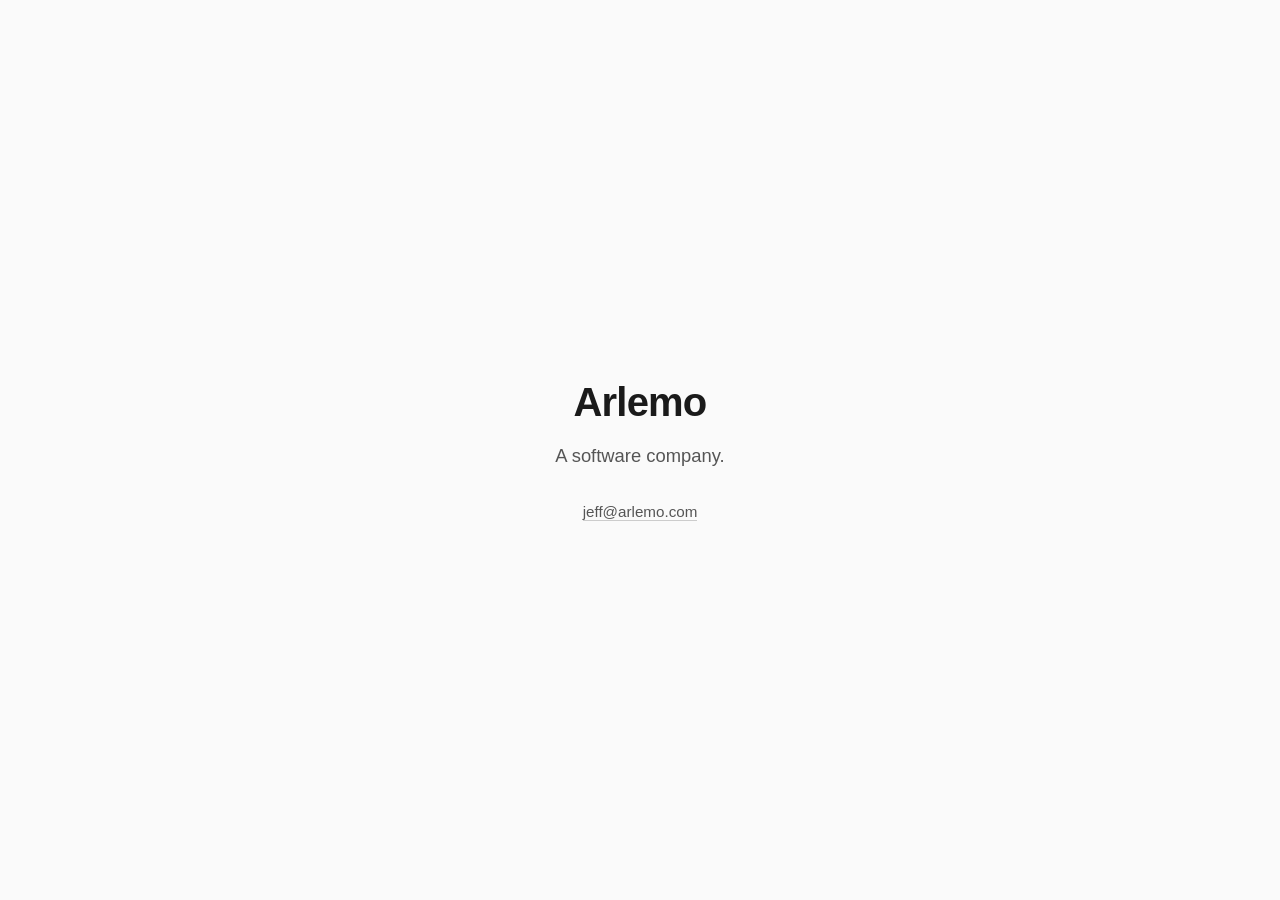
==== index.html @ 2052798f "Update tagline to generic "A software company" Removed specific mention of musicians/learners — too " ====
<!DOCTYPE html>
<html lang="en">
<head>
  <meta charset="UTF-8">
  <meta name="viewport" content="width=device-width, initial-scale=1.0">
  <title>Arlemo LLC</title>
  <style>
    * { margin: 0; padding: 0; box-sizing: border-box; }

    body {
      font-family: -apple-system, BlinkMacSystemFont, "Segoe UI", Roboto, Helvetica, Arial, sans-serif;
      color: #1a1a1a;
      background: #fafafa;
      min-height: 100vh;
      display: flex;
      flex-direction: column;
      align-items: center;
      justify-content: center;
      padding: 2rem;
    }

    .container {
      max-width: 540px;
      text-align: center;
    }

    h1 {
      font-size: 2.5rem;
      font-weight: 700;
      letter-spacing: -0.02em;
      margin-bottom: 1rem;
    }

    .tagline {
      font-size: 1.15rem;
      color: #555;
      line-height: 1.6;
      margin-bottom: 2rem;
    }

    .contact {
      font-size: 0.95rem;
      color: #777;
    }

    .contact a {
      color: #555;
      text-decoration: none;
      border-bottom: 1px solid #ccc;
    }

    .contact a:hover {
      color: #1a1a1a;
      border-color: #1a1a1a;
    }
  </style>
</head>
<body>
  <div class="container">
    <h1>Arlemo</h1>
    <p class="tagline">A software company.</p>
    <p class="contact"><a href="mailto:jeff@arlemo.com">jeff@arlemo.com</a></p>
  </div>
</body>
</html>
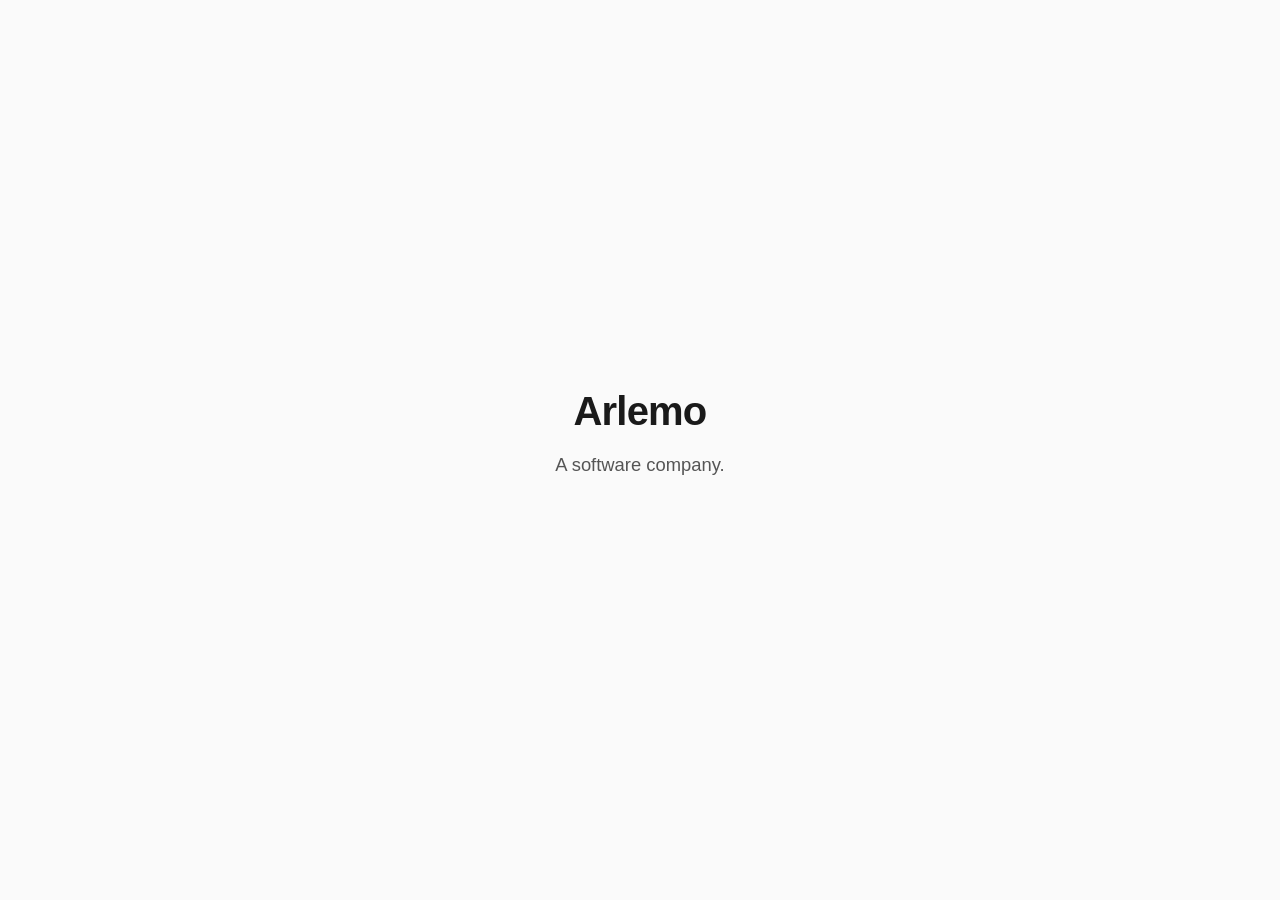
==== commit 81efff68: "Remove personal email from landing page jeff@arlemo.com was exposed to spam scrapers. Removed for no" ====
--- a/index.html
+++ b/index.html
@@ -59,7 +59,7 @@
   <div class="container">
     <h1>Arlemo</h1>
     <p class="tagline">A software company.</p>
-    <p class="contact"><a href="mailto:jeff@arlemo.com">jeff@arlemo.com</a></p>
+
   </div>
 </body>
 </html>
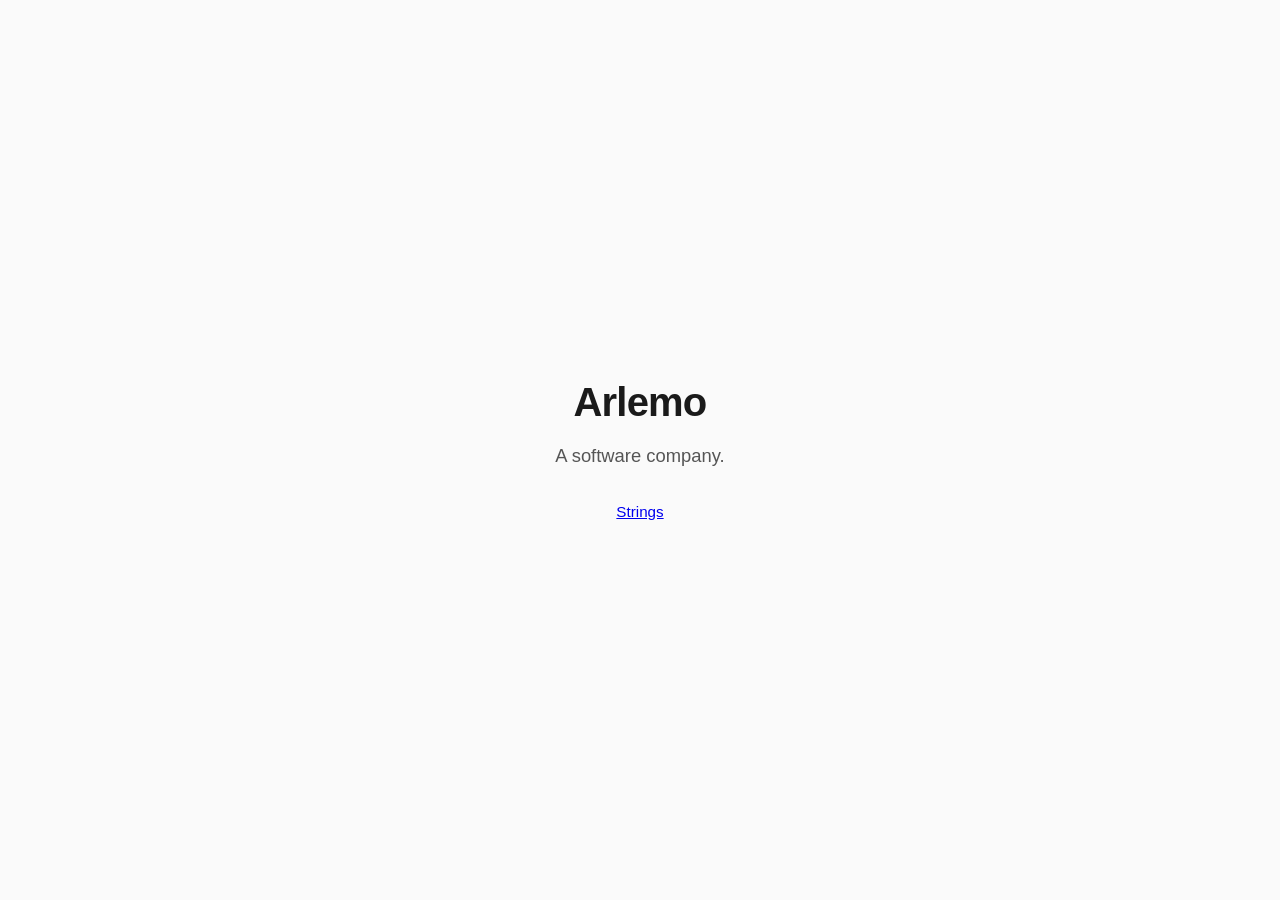
==== commit a7af5066: "Add Strings affiliate review page" ====
--- a/index.html
+++ b/index.html
@@ -3,7 +3,8 @@
 <head>
   <meta charset="UTF-8">
   <meta name="viewport" content="width=device-width, initial-scale=1.0">
-  <title>Arlemo LLC</title>
+  <title>Arlemo</title>
+  <link rel="icon" href="data:,">
   <style>
     * { margin: 0; padding: 0; box-sizing: border-box; }
 
@@ -43,6 +44,14 @@
       color: #777;
     }
 
+    .links {
+      display: flex;
+      justify-content: center;
+      gap: 1rem;
+      margin-top: 1.5rem;
+      font-size: 0.95rem;
+    }
+
     .contact a {
       color: #555;
       text-decoration: none;
@@ -59,6 +68,9 @@
   <div class="container">
     <h1>Arlemo</h1>
     <p class="tagline">A software company.</p>
+    <div class="links">
+      <a href="/strings/">Strings</a>
+    </div>
 
   </div>
 </body>
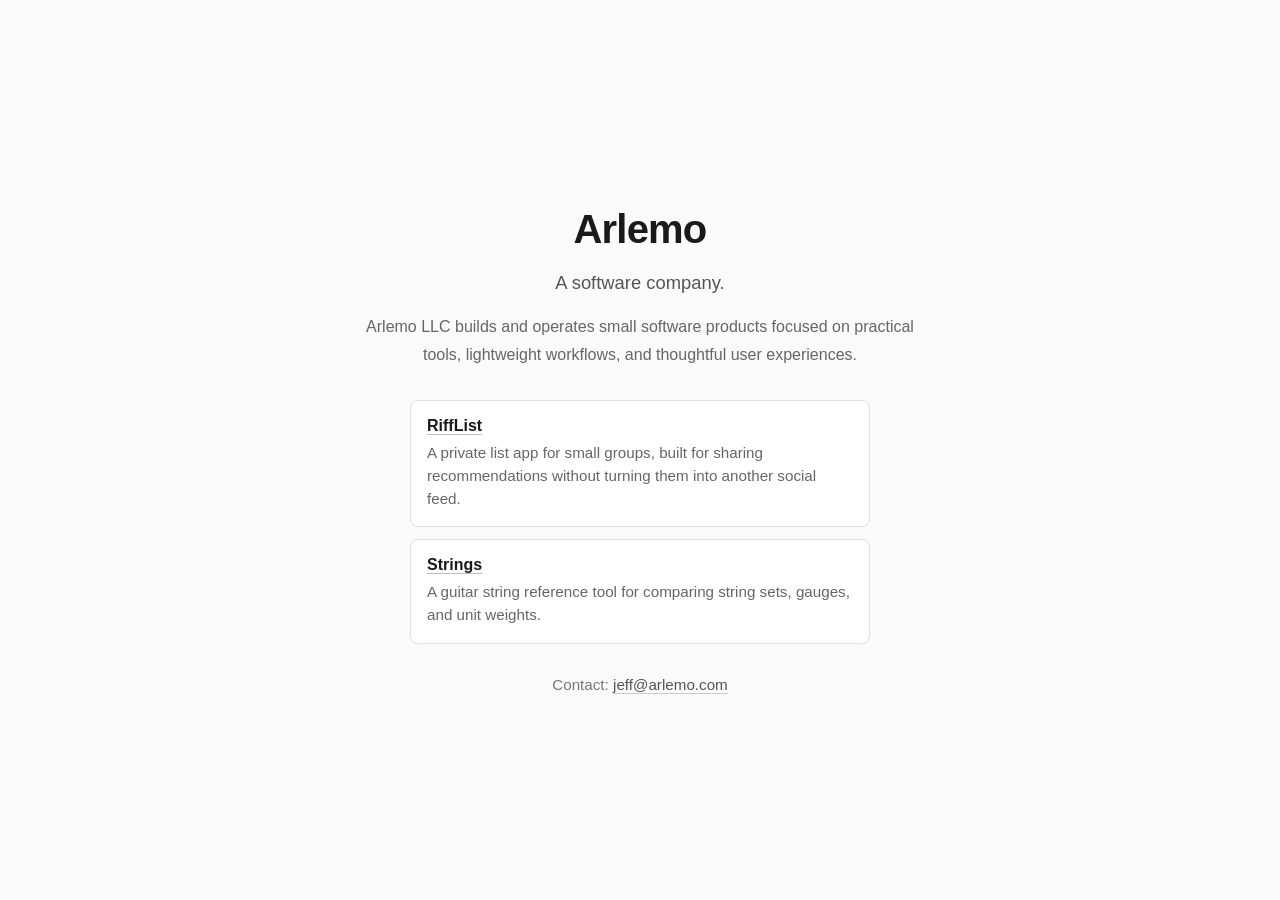
==== commit b883feb8: "Add product links to homepage" ====
--- a/index.html
+++ b/index.html
@@ -21,7 +21,7 @@
     }
 
     .container {
-      max-width: 540px;
+      max-width: 640px;
       text-align: center;
     }
 
@@ -36,7 +36,15 @@
       font-size: 1.15rem;
       color: #555;
       line-height: 1.6;
-      margin-bottom: 2rem;
+      margin-bottom: 1rem;
+    }
+
+    .summary {
+      font-size: 1rem;
+      color: #666;
+      line-height: 1.7;
+      margin: 0 auto 2rem;
+      max-width: 560px;
     }
 
     .contact {
@@ -45,14 +53,36 @@
     }
 
     .links {
-      display: flex;
-      justify-content: center;
-      gap: 1rem;
-      margin-top: 1.5rem;
+      display: grid;
+      gap: 0.75rem;
+      margin: 1.5rem auto 2rem;
+      text-align: left;
+      max-width: 460px;
+    }
+
+    .product {
+      border: 1px solid #e0e0e0;
+      background: #fff;
+      padding: 1rem;
+      border-radius: 8px;
+    }
+
+    .product a {
+      color: #1a1a1a;
+      font-weight: 600;
+      text-decoration: none;
+      border-bottom: 1px solid #bdbdbd;
+    }
+
+    .product p {
+      color: #666;
+      line-height: 1.5;
+      margin-top: 0.45rem;
       font-size: 0.95rem;
     }
 
-    .contact a {
+    .contact a,
+    .product a:hover {
       color: #555;
       text-decoration: none;
       border-bottom: 1px solid #ccc;
@@ -68,9 +98,18 @@
   <div class="container">
     <h1>Arlemo</h1>
     <p class="tagline">A software company.</p>
+    <p class="summary">Arlemo LLC builds and operates small software products focused on practical tools, lightweight workflows, and thoughtful user experiences.</p>
     <div class="links">
-      <a href="/strings/">Strings</a>
+      <div class="product">
+        <a href="https://rifflist.app/">RiffList</a>
+        <p>A private list app for small groups, built for sharing recommendations without turning them into another social feed.</p>
+      </div>
+      <div class="product">
+        <a href="/strings/">Strings</a>
+        <p>A guitar string reference tool for comparing string sets, gauges, and unit weights.</p>
+      </div>
     </div>
+    <p class="contact">Contact: <a href="mailto:jeff@arlemo.com">jeff@arlemo.com</a></p>
 
   </div>
 </body>
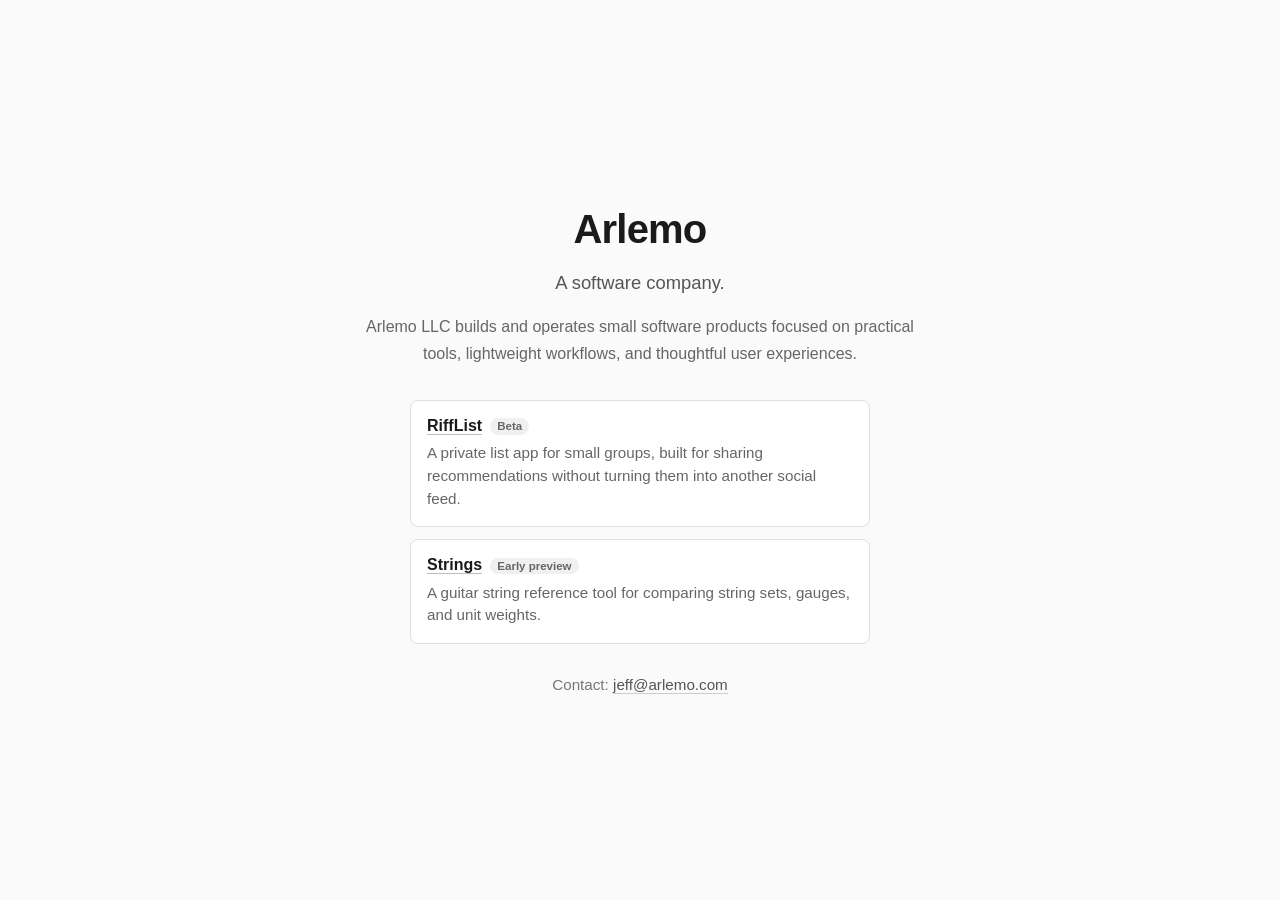
==== commit 9ed812d1: "Label product status on homepage" ====
--- a/index.html
+++ b/index.html
@@ -74,6 +74,18 @@
       border-bottom: 1px solid #bdbdbd;
     }
 
+    .status {
+      display: inline-block;
+      margin-left: 0.5rem;
+      padding: 0.15rem 0.45rem;
+      border-radius: 999px;
+      background: #f0f0f0;
+      color: #666;
+      font-size: 0.72rem;
+      font-weight: 600;
+      vertical-align: middle;
+    }
+
     .product p {
       color: #666;
       line-height: 1.5;
@@ -101,11 +113,11 @@
     <p class="summary">Arlemo LLC builds and operates small software products focused on practical tools, lightweight workflows, and thoughtful user experiences.</p>
     <div class="links">
       <div class="product">
-        <a href="https://rifflist.app/">RiffList</a>
+        <a href="https://rifflist.app/">RiffList</a><span class="status">Beta</span>
         <p>A private list app for small groups, built for sharing recommendations without turning them into another social feed.</p>
       </div>
       <div class="product">
-        <a href="/strings/">Strings</a>
+        <a href="/strings/">Strings</a><span class="status">Early preview</span>
         <p>A guitar string reference tool for comparing string sets, gauges, and unit weights.</p>
       </div>
     </div>
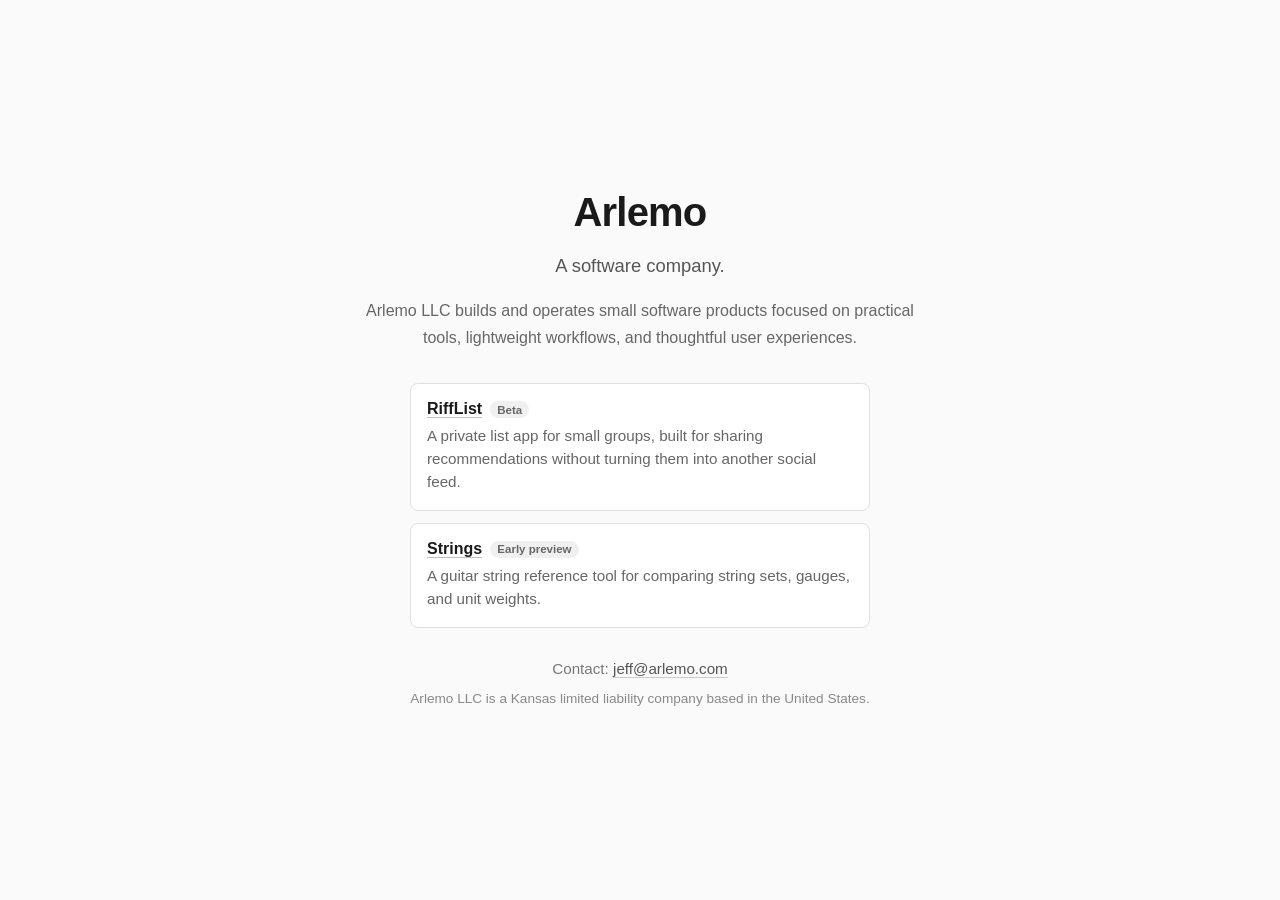
==== commit 27144aa6: "Clarify Arlemo legal entity on homepage" ====
--- a/index.html
+++ b/index.html
@@ -50,6 +50,13 @@
     .contact {
       font-size: 0.95rem;
       color: #777;
+    }
+
+    .entity {
+      margin-top: 0.8rem;
+      font-size: 0.85rem;
+      color: #888;
+      line-height: 1.5;
     }
 
     .links {
@@ -122,6 +129,7 @@
       </div>
     </div>
     <p class="contact">Contact: <a href="mailto:jeff@arlemo.com">jeff@arlemo.com</a></p>
+    <p class="entity">Arlemo LLC is a Kansas limited liability company based in the United States.</p>
 
   </div>
 </body>
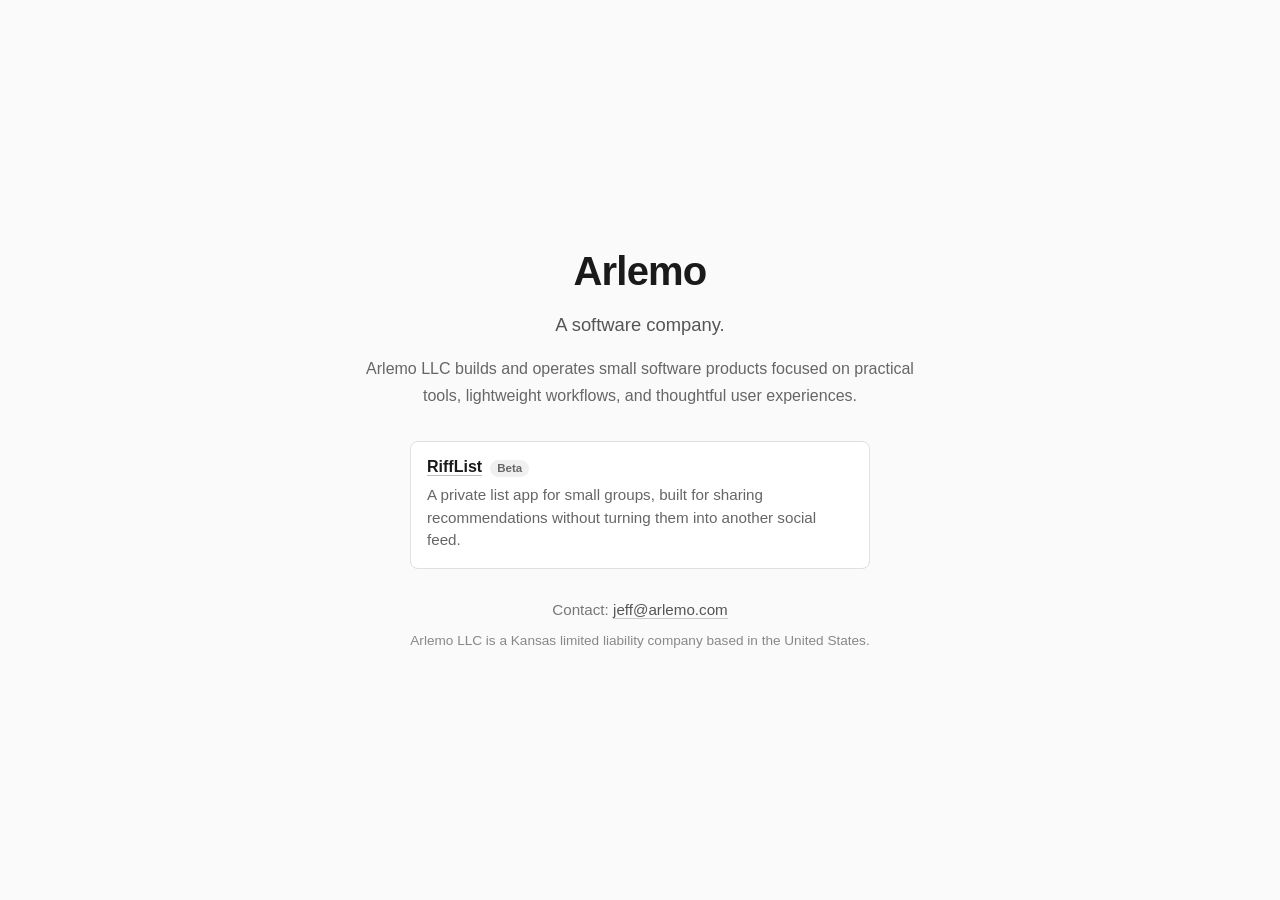
==== commit 3fbf1121: "Retire Strings: remove product page and homepage listing Co-Authored-By: Claude Opus 4.8 <noreply@an" ====
--- a/index.html
+++ b/index.html
@@ -123,10 +123,6 @@
         <a href="https://rifflist.app/">RiffList</a><span class="status">Beta</span>
         <p>A private list app for small groups, built for sharing recommendations without turning them into another social feed.</p>
       </div>
-      <div class="product">
-        <a href="/strings/">Strings</a><span class="status">Early preview</span>
-        <p>A guitar string reference tool for comparing string sets, gauges, and unit weights.</p>
-      </div>
     </div>
     <p class="contact">Contact: <a href="mailto:jeff@arlemo.com">jeff@arlemo.com</a></p>
     <p class="entity">Arlemo LLC is a Kansas limited liability company based in the United States.</p>
